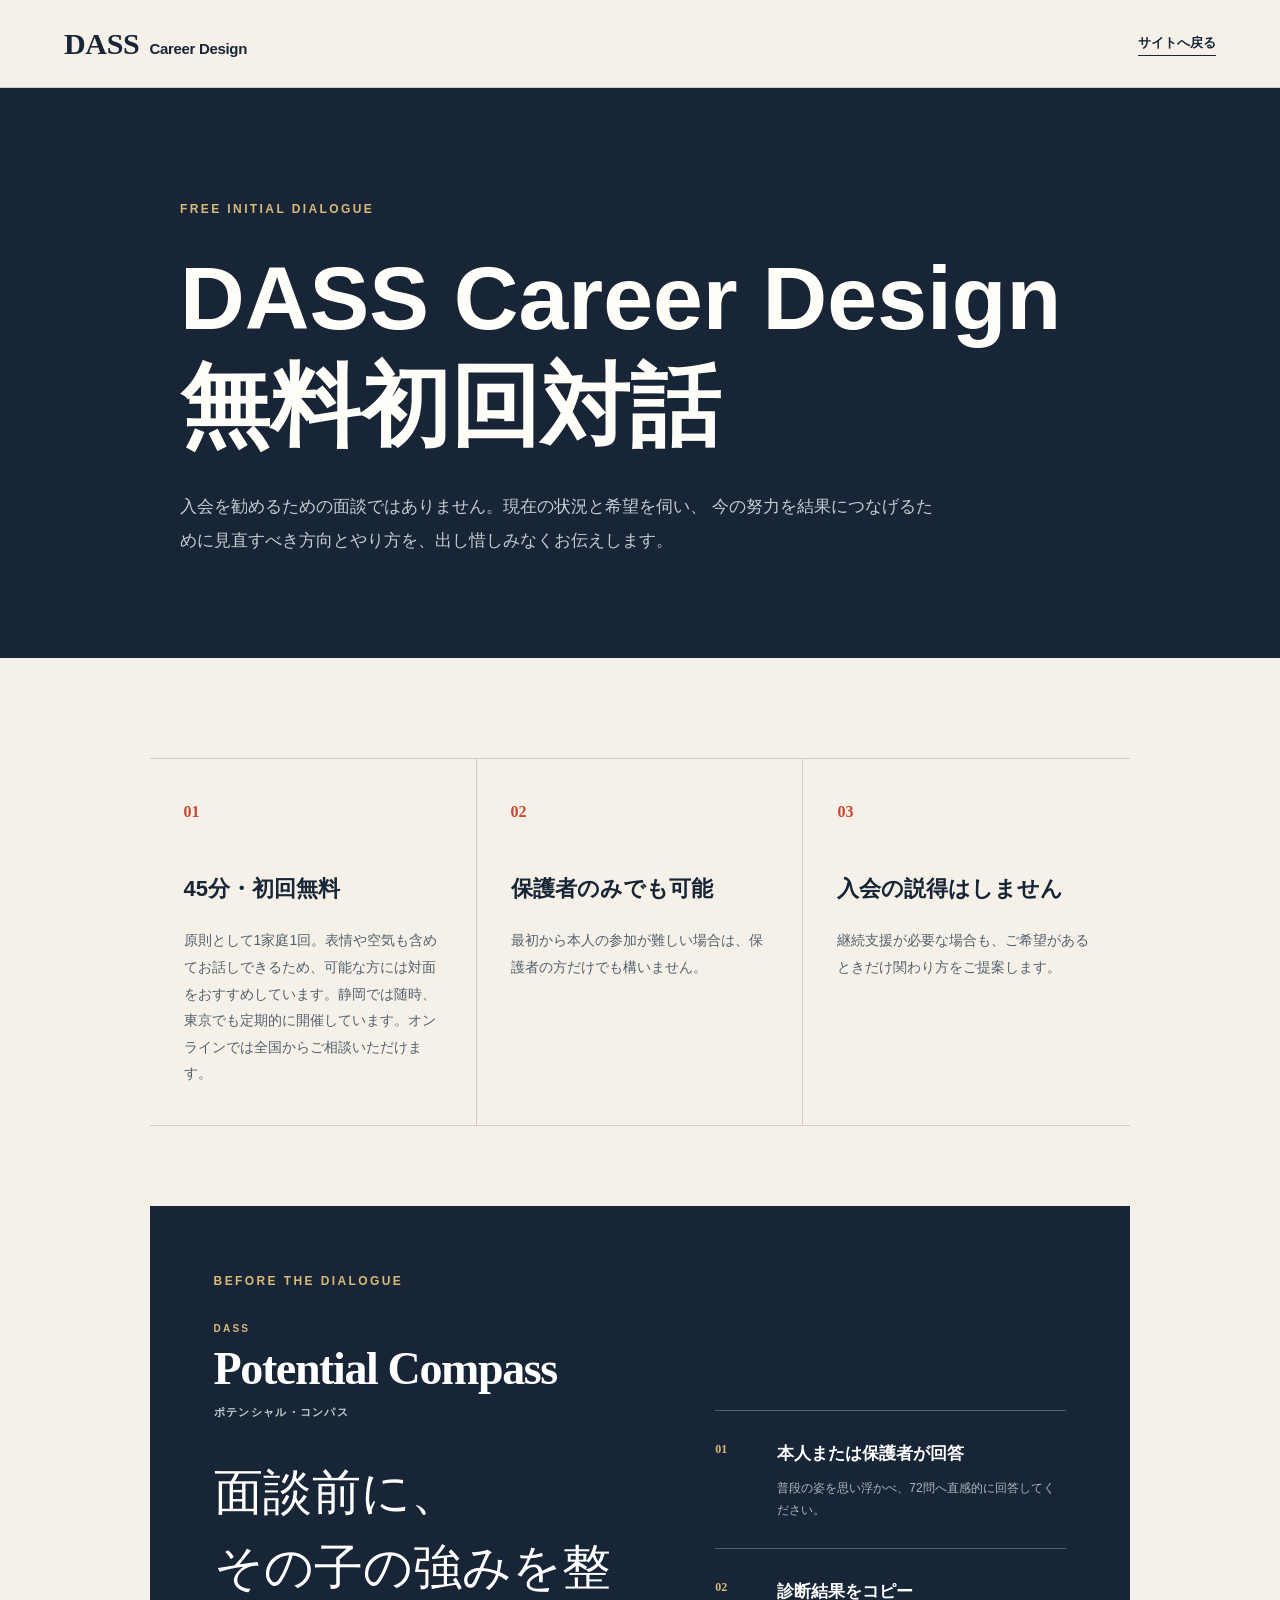
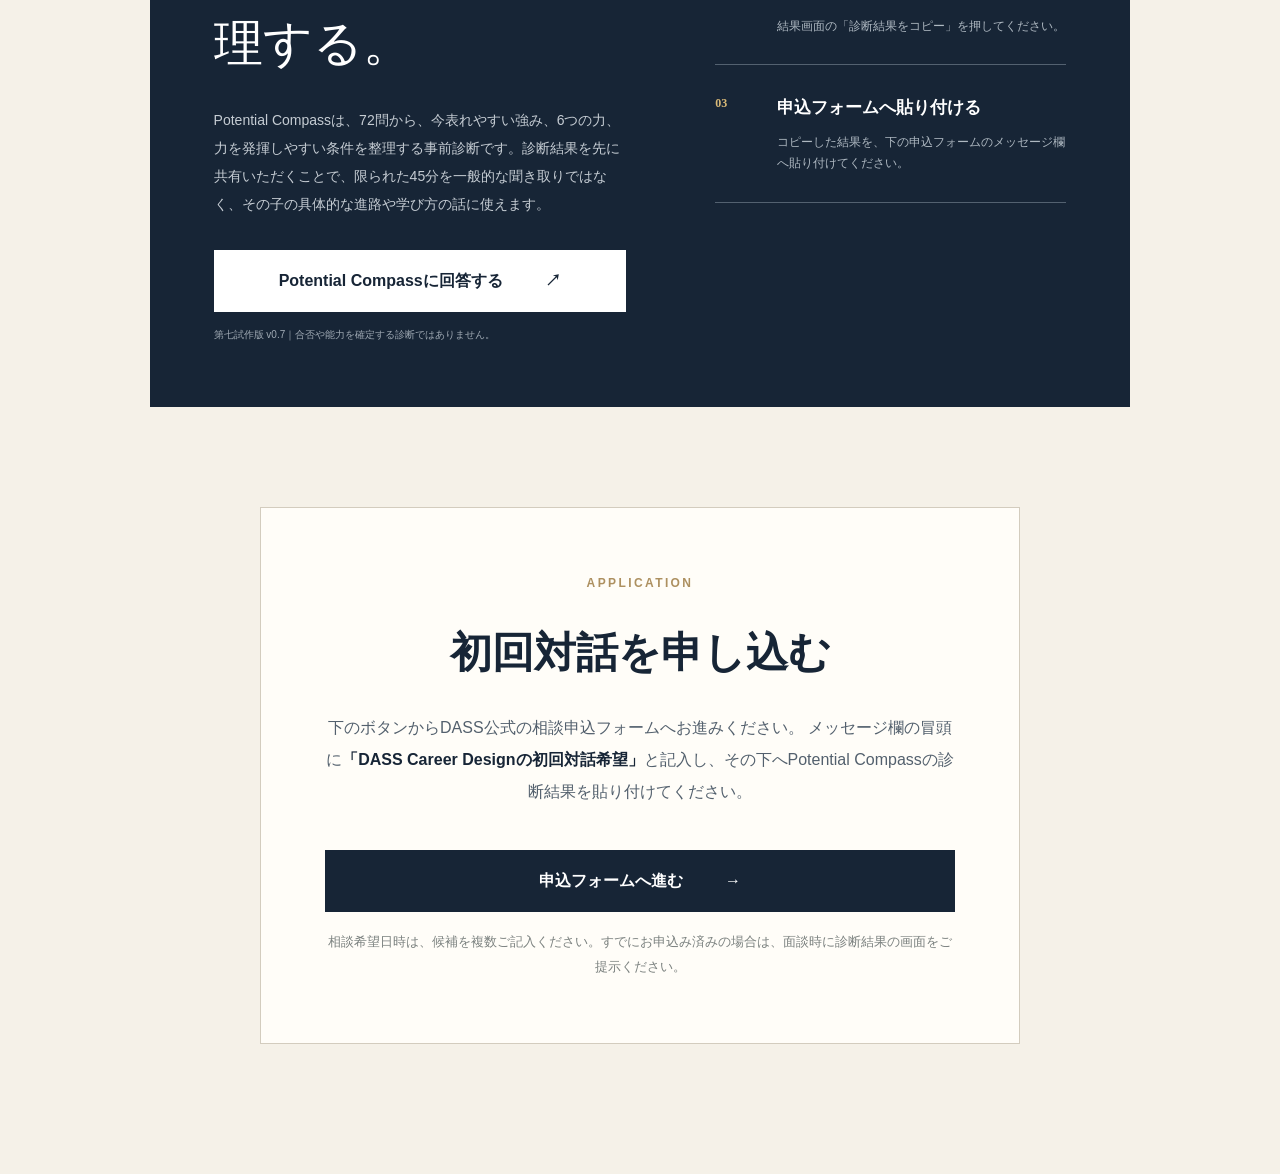
==== initial-dialogue/index.html @ 1b003652 "Add files via upload" ====
<!doctype html>
<html lang="ja">
<head>
  <meta charset="utf-8">
  <meta name="viewport" content="width=device-width, initial-scale=1">
  <title>DASS Career Design｜無料初回対話</title>
  <meta name="description" content="DASS Career Designの無料初回対話。Potential Compassの事前診断をもとに、今の努力を結果へつなげる方向とやり方を整理します。">
  <link rel="icon" href="../images/dass-mark.png" type="image/png">
  <link rel="stylesheet" href="../css/style.css">
</head>
<body>
<main class="dialogue-page">
      <header class="site-header dialogue-header">
        <a class="brand" href="../index.html" aria-label="DASS Career Design ホーム">
          <strong>DASS</strong><span>Career Design</span>
        </a>
        <a class="dialogue-back" href="../index.html">サイトへ戻る</a>
      </header>

      <section class="dialogue-hero">
        <div class="dialogue-hero-inner">
          <p class="section-kicker">FREE INITIAL DIALOGUE</p>
          <h1>DASS Career Design<br />無料初回対話</h1>
          <p class="dialogue-lead">
            入会を勧めるための面談ではありません。現在の状況と希望を伺い、
            今の努力を結果につなげるために見直すべき方向とやり方を、出し惜しみなくお伝えします。
          </p>
        </div>
      </section>

      <section class="dialogue-content">
        <div class="dialogue-summary">
          <article>
            <span>01</span>
            <strong>45分・初回無料</strong>
            <p>原則として1家庭1回。表情や空気も含めてお話しできるため、可能な方には対面をおすすめしています。静岡では随時、東京でも定期的に開催しています。オンラインでは全国からご相談いただけます。</p>
          </article>
          <article>
            <span>02</span>
            <strong>保護者のみでも可能</strong>
            <p>最初から本人の参加が難しい場合は、保護者の方だけでも構いません。</p>
          </article>
          <article>
            <span>03</span>
            <strong>入会の説得はしません</strong>
            <p>継続支援が必要な場合も、ご希望があるときだけ関わり方をご提案します。</p>
          </article>
        </div>

        <section class="potential-precheck" aria-labelledby="potential-precheck-title">
          <div class="potential-intro">
            <p class="section-kicker">BEFORE THE DIALOGUE</p>
            <p class="potential-brand"><small>DASS</small><strong>Potential Compass</strong><span>ポテンシャル・コンパス</span></p>
            <h2 id="potential-precheck-title">面談前に、<br />その子の強みを整理する。</h2>
            <p>Potential Compassは、72問から、今表れやすい強み、6つの力、力を発揮しやすい条件を整理する事前診断です。診断結果を先に共有いただくことで、限られた45分を一般的な聞き取りではなく、その子の具体的な進路や学び方の話に使えます。</p>
            <a class="button potential-button" href="https://dass-potential-compass.est3141.chatgpt.site" target="_blank" rel="noreferrer">
              Potential Compassに回答する <span>↗</span>
            </a>
            <small class="potential-note">第七試作版 v0.7｜合否や能力を確定する診断ではありません。</small>
          </div>
          <ol class="potential-flow">
            <li><span>01</span><div><strong>本人または保護者が回答</strong><p>普段の姿を思い浮かべ、72問へ直感的に回答してください。</p></div></li>
            <li><span>02</span><div><strong>診断結果をコピー</strong><p>結果画面の「診断結果をコピー」を押してください。</p></div></li>
            <li><span>03</span><div><strong>申込フォームへ貼り付ける</strong><p>コピーした結果を、下の申込フォームのメッセージ欄へ貼り付けてください。</p></div></li>
          </ol>
        </section>

        <div class="dialogue-application">
          <p class="section-kicker">APPLICATION</p>
          <h2>初回対話を申し込む</h2>
          <p>
            下のボタンからDASS公式の相談申込フォームへお進みください。
            メッセージ欄の冒頭に<strong>「DASS Career Designの初回対話希望」</strong>と記入し、その下へPotential Compassの診断結果を貼り付けてください。
          </p>
          <a class="button button-primary dialogue-submit" href="https://pro.form-mailer.jp/fms/42119f23310146">
            申込フォームへ進む <span>→</span>
          </a>
          <small>相談希望日時は、候補を複数ご記入ください。すでにお申込み済みの場合は、面談時に診断結果の画面をご提示ください。</small>
        </div>
      </section>
    </main>
  <script src="../js/main.js" defer></script>
</body>
</html>
---- css/style.css ----
:root {
  --paper: #f5f1e8;
  --paper-2: #ebe6da;
  --ink: #172536;
  --muted: #53606d;
  --gold: #ad9060;
  --accent: #c7472f;
  --line: #d3ccbe;
  --white: #fffdf8;
}

* { box-sizing: border-box; }
html { scroll-behavior: smooth; }
body { margin: 0; background: var(--paper); color: var(--ink); font-family: "Hiragino Sans", "Yu Gothic", "Noto Sans JP", sans-serif; line-height: 1.85; }
body { overflow-x: hidden; }
a { color: inherit; text-decoration: none; }
h1, h2, h3, p { margin-top: 0; }
section { scroll-margin-top: 88px; }

.site-header { height: 88px; padding: 0 5vw; display: flex; align-items: center; gap: 42px; border-bottom: 1px solid var(--line); background: rgba(245,241,232,.94); backdrop-filter: blur(12px); position: sticky; top: 0; z-index: 20; }
.brand { display: flex; align-items: baseline; gap: 10px; margin-right: auto; letter-spacing: -.02em; }
.brand strong { font-family: Georgia, "Times New Roman", serif; font-size: 30px; }
.brand span { font-size: 15px; font-weight: 600; }
.desktop-nav { display: flex; gap: 34px; font-size: 14px; font-weight: 600; }
.desktop-nav a { position: relative; }
.desktop-nav a::after { content: ""; position: absolute; left: 0; right: 100%; bottom: -8px; height: 1px; background: var(--accent); transition: right .2s ease; }
.desktop-nav a:hover::after { right: 0; }
.header-cta { height: 48px; padding: 0 21px; display: flex; align-items: center; gap: 24px; border: 1px solid var(--gold); color: #80683f; font-size: 14px; font-weight: 700; }
.mobile-menu { display: none; }

.hero { min-height: calc(100vh - 88px); padding: 8vh 7vw; display: grid; grid-template-columns: 1fr; border-bottom: 1px solid var(--line); overflow: hidden; }
.hero-copy { max-width: 920px; padding: 4vh 0 7vh; align-self: center; animation: rise .65s ease both; }
.eyebrow, .section-kicker { color: var(--gold); letter-spacing: .2em; font-size: 12px; font-weight: 800; }
.hero h1 { margin: 23px 0 27px; font-family: "Yu Mincho", "Hiragino Mincho ProN", serif; font-size: clamp(56px, 5.2vw, 82px); font-weight: 500; line-height: 1.38; letter-spacing: .01em; }
.hero-service { margin-bottom: 15px; color: var(--ink); font-size: 16px; line-height: 1.8; }
.hero-service strong { color: var(--accent); font-size: 20px; }
.hero-lead { max-width: 650px; color: var(--muted); font-size: 17px; line-height: 2; }
.button { min-height: 62px; padding: 0 30px; display: inline-flex; align-items: center; justify-content: center; gap: 42px; font-weight: 700; transition: transform .2s ease, background .2s ease; }
.button:hover { transform: translateY(-2px); }
.button span, .header-cta span { transition: transform .2s ease; }
.button:hover span, .header-cta:hover span { transform: translateX(6px); }
.button-primary { background: var(--ink); color: white; }
.text-link { font-size: 14px; font-weight: 700; border-bottom: 1px solid var(--gold); padding-bottom: 3px; }
.hero-proof { max-width: 650px; margin-top: 28px; padding: 17px 20px; display: grid; grid-template-columns: auto 1fr auto; gap: 18px; align-items: center; border-top: 1px solid var(--gold); border-bottom: 1px solid var(--gold); }
.hero-proof span { color: var(--accent); font-family: Georgia, serif; font-size: 10px; font-weight: 700; letter-spacing: .13em; }
.hero-proof strong { font-size: 14px; }
.hero-proof em { color: var(--muted); font-size: 11px; font-style: normal; }

.achievements { padding: 110px 7vw; background: var(--ink); color: white; }
.achievement-intro { display: grid; grid-template-columns: 1fr 1fr; gap: 9vw; align-items: end; }
.achievement-intro h2, .why-results h2 { margin: 28px 0 0; font-family: "Yu Mincho", "Hiragino Mincho ProN", serif; font-size: clamp(40px, 4.2vw, 65px); font-weight: 500; line-height: 1.55; }
.achievement-intro .achievement-lead { color: white; font-size: 19px; font-weight: 700; }
.achievement-intro > div:last-child { color: #c4cbd1; }
.achievement-summary { margin-top: 65px; display: grid; grid-template-columns: repeat(3, 1fr); border-top: 1px solid #536170; border-bottom: 1px solid #536170; }
.achievement-summary article { min-height: 175px; padding: 28px 3vw; display: flex; align-items: center; gap: 22px; border-right: 1px solid #536170; }
.achievement-summary article:last-child { border-right: 0; }
.achievement-summary strong { color: #d4b679; font-family: Georgia, serif; font-size: clamp(58px, 6vw, 88px); font-weight: 400; line-height: 1; }
.achievement-summary span { color: #dce1e5; font-size: 13px; font-weight: 700; line-height: 1.7; }
.achievement-schools { margin-top: 64px; display: grid; grid-template-columns: 1fr 1fr; border-top: 1px solid #536170; border-left: 1px solid #536170; }
.achievement-schools article { padding: 42px; border-right: 1px solid #536170; border-bottom: 1px solid #536170; }
.achievement-schools article > span { color: #d4b679; font-family: Georgia, serif; font-size: 11px; font-weight: 700; letter-spacing: .14em; }
.achievement-schools h3 { margin: 22px 0 28px; font-family: "Yu Mincho", serif; font-size: 30px; font-weight: 500; }
.achievement-schools ul { margin: 0; padding: 0; list-style: none; }
.achievement-schools li { padding: 12px 0; border-top: 1px solid #425163; color: #c4cbd1; font-size: 14px; }
.achievement-schools li strong { color: white; }
.achievement-source { margin-top: 18px; display: inline-flex; gap: 18px; color: #d4b679; border-bottom: 1px solid #d4b679; font-size: 12px; font-weight: 700; }
.world-rank {
  display: inline-flex;
  align-items: center;
  margin: 0 8px 0 7px;
  padding: 2px 7px;
  border: 1px solid rgba(183, 63, 42, 0.32);
  border-radius: 999px;
  color: #b73f2a;
  font-family: var(--font-sans);
  font-size: 10px;
  font-style: normal;
  font-weight: 700;
  line-height: 1.4;
  letter-spacing: 0.02em;
  white-space: nowrap;
}
.ranking-note {
  margin: 17px 0 0;
  color: #6f7885;
  font-size: 11px;
  line-height: 1.85;
}
.why-results { margin-top: 110px; padding-top: 95px; border-top: 1px solid #536170; }
.why-policy-lead { max-width: 720px; margin: 28px 0 0; color: #c4cbd1; font-size: 17px; line-height: 1.9; }
.why-results-grid { margin-top: 56px; display: grid; grid-template-columns: repeat(2, 1fr); border-top: 1px solid #536170; border-left: 1px solid #536170; }
.why-results-grid article { min-height: 300px; padding: 38px; border-right: 1px solid #536170; border-bottom: 1px solid #536170; }
.why-results-grid span { color: #d4b679; font-family: Georgia, serif; font-size: 12px; }
.why-results-grid h3 { margin: 25px 0 15px; font-family: "Yu Mincho", serif; font-size: 26px; font-weight: 500; line-height: 1.6; }
.why-results-grid p { margin: 0; color: #c4cbd1; font-size: 14px; }
.why-policy-statement { margin: 46px 0 0; color: #d4b679; font-family: "Yu Mincho", serif; font-size: clamp(24px, 2.3vw, 35px); line-height: 1.65; }

.decision-visual { min-height: 570px; margin: 2vh 0 5vh; padding: 58px 5vw; display: flex; flex-direction: column; justify-content: center; background: rgba(255,253,248,.58); border-left: 1px solid var(--line); animation: rise .8s .1s ease both; }
.decision-label { margin: 0 0 22px; color: var(--accent); font-size: 12px; font-weight: 800; letter-spacing: .16em; }
.decision-visual h2 { margin: 0 0 34px; font-family: "Yu Mincho", serif; font-size: clamp(35px, 3.3vw, 52px); font-weight: 500; line-height: 1.5; }
.decision-options { display: flex; flex-wrap: wrap; gap: 10px; }
.decision-options span { padding: 8px 14px; background: var(--paper); border: 1px solid var(--line); color: var(--ink); font-size: 13px; font-weight: 650; }
.decision-options .dass-option { background: var(--ink); border-color: var(--ink); color: white; }
.decision-note { margin: 30px 0 0; max-width: 480px; color: var(--muted); font-size: 14px; }
.ninety-list { border-top: 1px solid var(--line); }
.ninety-list div { padding: 15px 0; display: grid; grid-template-columns: 45px 1fr; align-items: start; border-bottom: 1px solid var(--line); }
.ninety-list span { color: var(--accent); font-family: Georgia, serif; font-size: 12px; }
.ninety-list strong { font-size: 14px; line-height: 1.6; }
.hero-principles { grid-column: 1 / -1; display: grid; grid-template-columns: repeat(3, 1fr); border-top: 1px solid var(--line); }
.hero-principles div { padding: 28px 4vw; display: flex; align-items: center; gap: 24px; border-right: 1px solid var(--line); }
.hero-principles span { color: var(--accent); font-family: Georgia, serif; }
.hero-principles strong { font-family: "Yu Mincho", serif; font-size: 19px; }

.service-explainer, .social-loss, .manifesto, .problem-section, .support, .evidence-section, .course-section, .team-system, .cases, .fees, .founder { padding: 110px 7vw; }
.service-explainer { background: var(--white); }
.service-explainer > .consultation-fit { margin-top: 0; }
.service-definition { display: grid; grid-template-columns: 1fr 1fr; gap: 9vw; align-items: end; }
.service-definition h2, .consultation-fit h2 { margin: 28px 0 0; font-family: "Yu Mincho", "Hiragino Mincho ProN", serif; font-size: clamp(36px, 3.5vw, 55px); font-weight: 500; line-height: 1.55; }
.definition-copy { color: var(--muted); }
.service-results { margin-top: 66px; display: grid; grid-template-columns: repeat(3, 1fr); border-top: 1px solid var(--line); border-bottom: 1px solid var(--line); }
.service-results article { padding: 38px 34px 34px 0; border-right: 1px solid var(--line); }
.service-results article + article { padding-left: 34px; }
.service-results article:last-child { border-right: 0; }
.service-results span, .simple-flow span { color: var(--accent); font-family: Georgia, serif; font-size: 12px; font-weight: 700; letter-spacing: .14em; }
.service-results h3 { margin: 20px 0 12px; font-family: "Yu Mincho", serif; font-size: 24px; }
.service-results p { margin: 0; color: var(--muted); font-size: 14px; }
.consultation-fit { margin-top: 86px; padding: 58px; display: grid; grid-template-columns: .8fr 1.2fr; gap: 7vw; background: var(--paper); }
.consultation-fit ul { margin: 0; padding: 0; list-style: none; }
.consultation-fit li { padding: 15px 0 15px 30px; position: relative; border-bottom: 1px solid var(--line); font-weight: 600; }
.consultation-fit li::before { content: "✓"; position: absolute; left: 2px; color: var(--accent); }
.simple-flow { margin-top: 70px; display: grid; grid-template-columns: 1fr auto 1fr auto 1fr; gap: 24px; align-items: center; }
.simple-flow > div { min-height: 180px; padding: 28px; border: 1px solid var(--line); }
.simple-flow > b { color: var(--gold); font-size: 24px; font-weight: 400; }
.simple-flow strong { margin: 12px 0 8px; display: block; font-family: "Yu Mincho", serif; font-size: 20px; }
.simple-flow p { margin: 0; color: var(--muted); font-size: 13px; }
.social-loss { background: var(--white); }
.social-loss-heading { margin-top: 34px; display: grid; grid-template-columns: 1.1fr .9fr; gap: 9vw; align-items: end; }
.social-loss h2 { margin: 0; font-family: "Yu Mincho", "Hiragino Mincho ProN", serif; font-size: clamp(42px, 4.4vw, 68px); font-weight: 500; line-height: 1.55; letter-spacing: .02em; }
.social-loss-intro { margin: 0 0 10px; color: var(--muted); font-size: 17px; }
.policy-shift { margin-top: 72px; padding: 44px 0 40px; border-top: 1px solid var(--line); border-bottom: 1px solid var(--line); }
.policy-lead { font-family: "Yu Mincho", serif; font-size: 24px; color: var(--ink); }
.policy-examples { margin: 30px 0; display: grid; grid-template-columns: repeat(3, 1fr); border: 1px solid var(--line); }
.policy-examples div { min-height: 132px; padding: 28px; display: flex; flex-direction: column; justify-content: space-between; border-right: 1px solid var(--line); background: var(--paper); }
.policy-examples div:last-child { border-right: 0; }
.policy-examples span, .loss-grid article > span { color: var(--accent); font-family: Georgia, serif; font-size: 11px; font-weight: 700; letter-spacing: .14em; }
.policy-examples strong { font-family: "Yu Mincho", serif; font-size: 19px; font-weight: 600; }
.policy-conclusion { max-width: 900px; margin: 0; color: var(--muted); }
.loss-grid { display: grid; grid-template-columns: 1fr 1fr; }
.loss-grid article { padding: 50px 5vw 48px 0; border-bottom: 1px solid var(--line); }
.loss-grid article + article { padding-left: 5vw; border-left: 1px solid var(--line); }
.loss-grid h3 { margin: 16px 0 12px; font-family: "Yu Mincho", serif; font-size: 34px; font-weight: 500; }
.loss-grid p { max-width: 510px; margin: 0; color: var(--muted); }
.social-loss-statement { margin: 70px auto 0; max-width: 950px; text-align: center; font-family: "Yu Mincho", serif; font-size: clamp(24px, 2.6vw, 38px); line-height: 1.8; }
.manifesto-grid { margin-top: 36px; display: grid; grid-template-columns: .9fr 1.1fr; gap: 10vw; }
.manifesto h2, .problem-section > h2, .section-title-row h2, .routes-copy h2, .founder h2, .final-cta h2 { font-family: "Yu Mincho", "Hiragino Mincho ProN", serif; font-size: clamp(38px, 4vw, 62px); font-weight: 500; line-height: 1.5; letter-spacing: .02em; }
.manifesto-grid > div { max-width: 650px; color: var(--muted); }
.large-copy { color: var(--ink); font-size: 20px; font-weight: 600; }

.problem-section { background: var(--ink); color: white; }
.problem-section .section-kicker { color: #c7a86e; }
.problem-section > h2 { margin: 30px 0 60px; }
.problem-grid { display: grid; grid-template-columns: repeat(3, 1fr); border-top: 1px solid #536170; }
.problem-grid article { padding: 38px 34px 10px 0; border-right: 1px solid #536170; }
.problem-grid article + article { padding-left: 34px; }
.problem-grid article:last-child { border-right: 0; }
.problem-grid span, .steps span, .plan-label { color: #c7a86e; font-size: 12px; font-weight: 800; letter-spacing: .12em; }
.problem-grid h3 { margin: 27px 0 15px; font-size: 20px; }
.problem-grid p { color: #c4cbd1; font-size: 14px; }

.section-title-row { margin-top: 30px; display: grid; grid-template-columns: 1fr 1fr; gap: 10vw; align-items: end; }
.section-title-row p { max-width: 560px; color: var(--muted); }
.steps { margin-top: 66px; display: grid; grid-template-columns: repeat(2, 1fr); border-top: 1px solid var(--line); border-left: 1px solid var(--line); }
.steps article { min-height: 285px; padding: 38px; border-right: 1px solid var(--line); border-bottom: 1px solid var(--line); }
.steps h3 { margin: 28px 0 12px; font-family: "Yu Mincho", serif; font-size: 25px; }
.steps p { color: var(--muted); }

.evidence-section { background: var(--white); }
.result-grid { margin-top: 62px; display: grid; grid-template-columns: repeat(2, 1fr); border-top: 1px solid var(--line); border-left: 1px solid var(--line); }
.result-grid article { min-height: 285px; padding: 36px; border-right: 1px solid var(--line); border-bottom: 1px solid var(--line); }
.result-grid span { color: var(--accent); font-family: Georgia, serif; font-size: 11px; font-weight: 700; letter-spacing: .12em; }
.result-grid h3 { margin: 24px 0 13px; font-family: "Yu Mincho", serif; font-size: 25px; line-height: 1.6; }
.result-grid p { color: var(--muted); font-size: 14px; }
.course-section { background: var(--white); }
.course-heading { display: grid; grid-template-columns: 1fr 1fr; gap: 10vw; align-items: end; }
.course-heading h2 { margin: 28px 0 0; font-family: "Yu Mincho", "Hiragino Mincho ProN", serif; font-size: clamp(42px, 4.4vw, 68px); font-weight: 500; line-height: 1.5; }
.course-heading > p { margin: 0 0 12px; color: var(--muted); font-size: 16px; }
.course-program { margin-top: 82px; border: 1px solid var(--line); }
.course-overview { padding: 52px; display: grid; grid-template-columns: 110px minmax(280px, .9fr) 1.1fr; gap: 4vw; align-items: start; background: var(--ink); color: white; }
.course-number, .course-detail-heading span, .course-results > div > span, .course-common > span { color: #c7a86e; font-family: Georgia, serif; font-size: 11px; font-weight: 800; letter-spacing: .14em; }
.course-label { margin-bottom: 13px; color: #c7a86e; font-size: 13px; font-weight: 700; }
.course-overview h3 { margin: 0; font-family: "Yu Mincho", serif; font-size: clamp(31px, 3.1vw, 48px); font-weight: 500; line-height: 1.55; }
.course-overview > p { margin: 0; color: #c4cbd1; font-size: 15px; line-height: 2; }
.course-detail-heading { padding: 40px 42px 22px; display: flex; align-items: baseline; gap: 28px; }
.course-detail-heading h4 { margin: 0; font-family: "Yu Mincho", serif; font-size: 24px; font-weight: 500; }
.course-results { display: grid; grid-template-columns: repeat(3, 1fr); border-top: 1px solid var(--line); }
.course-results > div { padding: 36px; border-right: 1px solid var(--line); }
.course-results > div:last-child { border-right: 0; }
.course-results h4 { margin: 23px 0 13px; font-family: "Yu Mincho", serif; font-size: 22px; font-weight: 500; line-height: 1.65; }
.course-results p { margin: 0; color: var(--muted); font-size: 14px; }
.course-program-secondary { margin-top: 58px; }
.course-common { margin-top: 58px; padding: 48px 52px; display: grid; grid-template-columns: 150px 1fr 1fr; gap: 4vw; align-items: start; background: var(--paper-2); border-top: 1px solid var(--line); border-bottom: 1px solid var(--line); }
.course-common h3 { margin: 0; font-family: "Yu Mincho", serif; font-size: 25px; font-weight: 500; line-height: 1.65; }
.course-common p { margin: 0; color: var(--muted); font-size: 14px; }
.support-areas { margin-top: 68px; display: grid; grid-template-columns: repeat(3, 1fr); border-top: 1px solid var(--line); border-left: 1px solid var(--line); }
.support-areas article { min-height: 300px; padding: 38px; border-right: 1px solid var(--line); border-bottom: 1px solid var(--line); }
.support-areas span, .path-heading > span, .path-options article > span, .dass-school-list span { color: var(--accent); font-family: Georgia, serif; font-size: 11px; font-weight: 800; letter-spacing: .13em; }
.support-areas h3 { margin: 26px 0 13px; font-family: "Yu Mincho", serif; font-size: 24px; font-weight: 500; line-height: 1.6; }
.support-areas p { margin: 0; color: var(--muted); font-size: 14px; }
.outcome-grid { grid-template-columns: repeat(2, 1fr); }
.outcome-grid article { min-height: 270px; }
.support-system { display: grid; grid-template-columns: repeat(3, 1fr); background: var(--ink); color: white; }
.support-system article { padding: 34px 36px; border-right: 1px solid #536170; }
.support-system article:last-child { border-right: 0; }
.support-system span { color: #c7a86e; font-family: Georgia, serif; font-size: 11px; font-weight: 800; letter-spacing: .14em; }
.support-system h3 { margin: 18px 0 8px; font-family: "Yu Mincho", serif; font-size: 22px; font-weight: 500; }
.support-system p { margin: 0; color: #c4cbd1; font-size: 13px; }
.path-heading { margin-top: 86px; display: grid; grid-template-columns: 170px 1fr 1fr; gap: 4vw; align-items: start; }
.path-heading h3 { margin: 0; font-family: "Yu Mincho", serif; font-size: 34px; font-weight: 500; line-height: 1.5; }
.path-heading p { margin: 0; color: var(--muted); }
.path-options { margin-top: 38px; display: grid; grid-template-columns: repeat(3, 1fr); border-top: 1px solid var(--line); border-left: 1px solid var(--line); }
.path-options article { min-height: 330px; padding: 38px; border-right: 1px solid var(--line); border-bottom: 1px solid var(--line); background: var(--paper); }
.path-options .path-dass { background: var(--ink); color: white; }
.path-level { margin: 24px 0 7px; color: var(--gold); font-size: 11px; font-weight: 800; letter-spacing: .11em; }
.path-options h4 { margin: 0 0 20px; font-family: "Yu Mincho", serif; font-size: 32px; font-weight: 500; }
.path-options article > p:last-child { margin: 0; color: var(--muted); font-size: 14px; }
.path-options .path-dass > p:not(.path-level) { color: #c4cbd1; }
.dass-site-link { margin-top: 24px; padding: 11px 0; display: flex; justify-content: space-between; align-items: center; border-top: 1px solid #536170; border-bottom: 1px solid #536170; color: #d4b679; font-size: 12px; font-weight: 800; }
.dass-site-link b { font-size: 16px; font-weight: 400; }
.dass-site-link.dark-link { border-color: #aaa294; color: var(--accent); }
.course-note { margin: 24px 0 0; padding-left: 18px; border-left: 3px solid var(--accent); color: var(--muted); font-size: 13px; }
.team-system { background: var(--ink); color: white; }
.team-system .section-title-row p { color: #c4cbd1; }
.role-grid { margin-top: 62px; display: grid; grid-template-columns: repeat(3, 1fr); border-top: 1px solid #536170; }
.role-grid article { padding: 38px 34px 20px 0; border-right: 1px solid #536170; }
.role-grid article + article { padding-left: 34px; }
.role-grid article:last-child { border-right: 0; }
.role-grid span { color: #c7a86e; font-size: 11px; font-weight: 800; letter-spacing: .15em; }
.role-grid h3 { margin: 24px 0 12px; font-family: "Yu Mincho", serif; font-size: 25px; }
.role-grid p { color: #c4cbd1; font-size: 14px; }
.ai-note { margin: 44px 0 0; padding: 18px 22px; border: 1px solid #536170; color: #d9dee2; font-weight: 650; text-align: center; }

.routes-section { padding: 110px 7vw; display: grid; grid-template-columns: .9fr 1.1fr; gap: 9vw; background: #e7e3da; }
.routes-copy h2 { margin-top: 30px; }
.routes-copy p { color: var(--muted); }
.route-list { border-top: 1px solid #aaa294; }
.route-list div { min-height: 68px; padding: 0 10px; display: grid; grid-template-columns: 55px 1fr auto; align-items: center; border-bottom: 1px solid #aaa294; font-weight: 650; }
.route-list span { color: var(--accent); font-family: Georgia, serif; font-size: 13px; }
.route-list b { font-size: 20px; font-weight: 400; }
.dass-school-list { border-top: 1px solid #aaa294; }
.dass-school-list article { padding: 36px 10px; border-bottom: 1px solid #aaa294; }
.dass-school-list h3 { margin: 18px 0 10px; font-family: "Yu Mincho", serif; font-size: 29px; font-weight: 500; }
.dass-school-list p { margin: 0; color: var(--muted); font-size: 14px; }

.case-list { margin-top: 65px; border-top: 1px solid var(--line); }
.case-list article { padding: 42px 0; display: grid; grid-template-columns: 120px minmax(260px, .9fr) 1.1fr; gap: 4vw; border-bottom: 1px solid var(--line); align-items: start; }
.case-list span { color: var(--accent); font-family: Georgia, serif; font-size: 12px; letter-spacing: .12em; }
.case-list h3 { font-family: "Yu Mincho", serif; font-size: 24px; line-height: 1.65; }
.case-list p { color: var(--muted); font-size: 14px; }

.free-dialogue { padding: 110px 7vw; text-align: center; background: var(--accent); color: white; }
.free-dialogue .eyebrow { color: #f4d4c7; }
.free-dialogue h2 { margin: 24px 0; font-family: "Yu Mincho", serif; font-size: clamp(36px, 4vw, 58px); font-weight: 500; line-height: 1.55; }
.free-dialogue > p:not(.eyebrow) { max-width: 700px; margin: 0 auto; color: #ffe9df; }
.free-points { margin: 38px auto; display: flex; justify-content: center; gap: 0; flex-wrap: wrap; }
.free-points span { padding: 6px 22px; border-right: 1px solid #df7d69; font-size: 14px; font-weight: 700; }
.free-points span:last-child { border: 0; }
.button-light { background: white; color: var(--accent); }

.fee-grid { margin-top: 62px; display: grid; grid-template-columns: repeat(2, 1fr); gap: 22px; align-items: start; }
.fee-card { padding: 42px; border: 1px solid var(--line); background: var(--white); }
.fee-card.featured { border-top: 4px solid var(--accent); }
.fee-card h3 { margin: 20px 0; font-family: "Yu Mincho", serif; font-size: 27px; }
.price { font-family: Georgia, serif; font-size: 50px; line-height: 1.2; }
.price small { margin-right: 10px; font-family: sans-serif; font-size: 13px; }.price em { margin-left: 5px; font-family: sans-serif; font-size: 15px; font-style: normal; }
.fee-card ul { margin: 27px 0 0; padding: 25px 0 0; border-top: 1px solid var(--line); list-style: none; }
.fee-card li { margin: 9px 0; color: var(--muted); font-size: 14px; }
.fee-card li::before { content: "—"; margin-right: 10px; color: var(--gold); }
.fee-card.compact { grid-column: 1 / -1; display: grid; grid-template-columns: 150px 1fr 1fr; align-items: center; gap: 30px; }
.fee-card.compact h3, .fee-card.compact .price, .fee-card.compact p { margin: 0; }
.tuition-context { margin-top: 24px; padding: 42px; display: grid; grid-template-columns: 1fr 2fr; gap: 50px; color: #fffdf8; background: #172536; }
.tuition-context-label { margin: 5px 0 0; color: #b8d9ef; font-family: monospace; font-size: 12px; letter-spacing: .18em; }
.tuition-context h3 { margin: 0 0 24px; font-family: "Yu Mincho", serif; font-size: clamp(27px, 3vw, 40px); font-weight: 500; line-height: 1.45; }
.tuition-context p { margin: 0 0 16px; color: rgba(255,255,255,.78); line-height: 2; }
.tuition-context-note { padding-top: 18px; border-top: 1px solid rgba(255,255,255,.18); font-size: 12px; }
.fee-note { margin-top: 24px; color: var(--muted); font-size: 12px; }

.founder { display: grid; grid-template-columns: .9fr 1.1fr; gap: 10vw; background: var(--white); }
.founder-copy { padding-top: 30px; color: var(--muted); }
.signature { margin-top: 36px; color: var(--ink); font-weight: 700; }
.final-cta { padding: 120px 7vw; text-align: center; }
.final-cta h2 { margin: 25px 0 20px; }.final-cta > p:not(.eyebrow) { color: var(--muted); }.final-cta .button { margin-top: 22px; }

footer { padding: 50px 5vw 28px; display: grid; grid-template-columns: auto 1fr auto; align-items: center; gap: 30px; border-top: 1px solid var(--line); }
.mobile-fixed-cta { display: none; }
.footer-brand { margin: 0; } footer > p { margin: 0; color: var(--muted); font-size: 13px; } footer > div { display: flex; gap: 24px; font-size: 13px; } footer small { grid-column: 1 / -1; padding-top: 22px; border-top: 1px solid var(--line); color: #7b817f; }
.head-office { grid-column: 1 / -1; padding-top: 22px; display: flex; gap: 18px; align-items: baseline; border-top: 1px solid var(--line); color: var(--muted); font-size: 11px; font-style: normal; }
.head-office strong { color: var(--ink); font-size: 10px; letter-spacing: .12em; }

.dialogue-page { min-height: 100vh; background: var(--paper); }
.dialogue-header { position: relative; }
.dialogue-back { font-size: 13px; font-weight: 800; border-bottom: 1px solid var(--ink); }
.dialogue-hero { padding: 110px 7vw 100px; background: var(--ink); color: var(--white); }
.dialogue-hero-inner { max-width: 920px; margin: 0 auto; }
.dialogue-hero .section-kicker { color: #d9ba78; }
.dialogue-hero h1 { margin: 25px 0 30px; color: var(--white); font-size: clamp(50px, 7vw, 94px); line-height: 1.2; }
.dialogue-lead { max-width: 760px; margin: 0; color: #c5ccd3; font-size: 17px; line-height: 2; }
.dialogue-content { max-width: 1160px; margin: 0 auto; padding: 100px 7vw 130px; }
.dialogue-summary { display: grid; grid-template-columns: repeat(3, 1fr); border-top: 1px solid var(--line); border-bottom: 1px solid var(--line); }
.dialogue-summary article { min-height: 250px; padding: 38px 34px; border-right: 1px solid var(--line); }
.dialogue-summary article:last-child { border-right: 0; }
.dialogue-summary span { display: block; margin-bottom: 42px; color: var(--accent); font-family: Georgia, "Times New Roman", serif; font-weight: 700; }
.dialogue-summary strong { display: block; margin-bottom: 18px; color: var(--ink); font-size: 22px; }
.dialogue-summary p { margin: 0; color: var(--muted); font-size: 14px; line-height: 1.9; }
.potential-precheck { margin-top: 80px; padding: 64px; display: grid; grid-template-columns: 1.08fr .92fr; gap: 7vw; align-items: center; background: var(--ink); color: white; }
.potential-precheck .section-kicker { color: #d9ba78; }
.potential-brand { margin: 28px 0 34px; display: grid; justify-items: start; }
.potential-brand small { margin-bottom: 7px; color: #d9ba78; font-size: 10px; font-weight: 800; letter-spacing: .22em; }
.potential-brand strong { font-family: Georgia, "Times New Roman", serif; font-size: clamp(30px, 4vw, 46px); line-height: 1; letter-spacing: -.03em; }
.potential-brand span { margin-top: 10px; color: #c5ccd3; font-size: 11px; font-weight: 700; letter-spacing: .12em; }
.potential-intro h2 { margin: 0 0 24px; color: white; font-family: "Yu Mincho", serif; font-size: clamp(34px, 3.8vw, 52px); font-weight: 500; line-height: 1.55; }
.potential-intro > p:not(.section-kicker):not(.potential-brand) { margin: 0; color: #c5ccd3; font-size: 14px; line-height: 2; }
.potential-button { width: 100%; margin-top: 32px; background: white; color: var(--ink); }
.potential-note { display: block; margin-top: 14px; color: #9fa9b3; font-size: 10px; line-height: 1.7; }
.potential-flow { margin: 0; padding: 0; list-style: none; border-top: 1px solid #536170; }
.potential-flow li { padding: 27px 0; display: grid; grid-template-columns: 44px 1fr; gap: 18px; border-bottom: 1px solid #536170; }
.potential-flow li > span { color: #d9ba78; font-family: Georgia, "Times New Roman", serif; font-size: 12px; font-weight: 700; }
.potential-flow strong { display: block; margin-bottom: 8px; color: white; font-size: 17px; }
.potential-flow p { margin: 0; color: #aeb8c1; font-size: 12px; line-height: 1.8; }
.dialogue-application { max-width: 760px; margin: 100px auto 0; padding: 64px; background: var(--white); border: 1px solid var(--line); text-align: center; }
.dialogue-application h2 { margin: 20px 0; font-size: 42px; }
.dialogue-application > p:not(.section-kicker) { margin: 0 auto 30px; color: var(--muted); line-height: 2; }
.dialogue-application strong { color: var(--ink); }
.dialogue-submit { width: 100%; margin-top: 12px; }
.dialogue-application small { display: block; margin-top: 18px; color: #7b817f; }

@keyframes rise { from { opacity: 0; transform: translateY(14px); } to { opacity: 1; transform: translateY(0); } }
@keyframes draw { from { transform: rotate(-32deg) scaleX(0); } to { transform: rotate(-32deg) scaleX(1); } }

@media (max-width: 980px) {
  .desktop-nav, .header-cta { display: none; }
  .mobile-menu { display: block; position: relative; }
  .mobile-menu summary { list-style: none; font-size: 13px; font-weight: 800; cursor: pointer; }
  .mobile-menu summary::-webkit-details-marker { display: none; }
  .mobile-menu nav { position: absolute; top: 38px; right: 0; width: 230px; padding: 15px; display: flex; flex-direction: column; background: var(--white); border: 1px solid var(--line); box-shadow: 0 15px 40px rgba(23,37,54,.12); }
  .mobile-menu nav a { padding: 10px; }
  .hero { grid-template-columns: 1fr; }
  .decision-visual { min-height: 430px; margin-top: 0; border: 1px solid var(--line); }
  .service-definition, .consultation-fit, .social-loss-heading, .manifesto-grid, .routes-section, .founder, .achievement-intro { grid-template-columns: 1fr; gap: 45px; }
  .dialogue-summary { grid-template-columns: 1fr; }
  .dialogue-summary article { min-height: auto; border-right: 0; border-bottom: 1px solid var(--line); }
  .dialogue-summary article:last-child { border-bottom: 0; }
  .potential-precheck { grid-template-columns: 1fr; gap: 52px; }
  .simple-flow { grid-template-columns: 1fr; }
  .simple-flow > b { text-align: center; transform: rotate(90deg); }
  .section-title-row { grid-template-columns: 1fr; gap: 10px; }
  .case-list article { grid-template-columns: 90px 1fr; }
  .case-list article p { grid-column: 2; }
  footer { grid-template-columns: 1fr; } footer small { grid-column: auto; } footer > div { flex-wrap: wrap; }
}

@media (max-width: 640px) {
  body { padding-bottom: calc(72px + env(safe-area-inset-bottom)); }
  .site-header { height: 70px; padding: 0 20px; }
  .brand strong { font-size: 25px; }.brand span { font-size: 12px; }
  .dialogue-back { font-size: 12px; }
  .dialogue-hero { padding: 72px 20px 70px; }
  .dialogue-hero h1 { font-size: 42px; line-height: 1.35; }
  .dialogue-lead { font-size: 15px; }
  .dialogue-content { padding: 72px 20px 90px; }
  .dialogue-summary article { padding: 30px 0; }
  .dialogue-summary span { margin-bottom: 20px; }
  .potential-precheck { margin: 60px -20px 0; padding: 52px 20px; }
  .potential-intro h2 { font-size: 34px; }
  .potential-button { padding: 0 18px; gap: 16px; font-size: 13px; }
  .dialogue-application { margin-top: 65px; padding: 42px 22px; }
  .dialogue-application h2 { font-size: 32px; }
  .hero { min-height: auto; padding: 42px 20px 0; }
  .hero-copy { padding: 20px 0 48px; }
  .hero h1 { margin-top: 18px; font-size: clamp(39px, 11.3vw, 45px); line-height: 1.42; }
  .hero-service strong { font-size: 18px; }
  .hero-lead { font-size: 15px; }
  .hero-proof { grid-template-columns: 1fr; gap: 5px; padding: 16px 0; }
  .hero-proof strong { font-size: 13px; line-height: 1.7; }
  .hero-proof em { margin-top: 6px; }
  .button { width: 100%; gap: 20px; }
  .text-link { align-self: flex-start; }
  .decision-visual { min-height: auto; padding: 42px 24px; }
  .decision-visual h2 { font-size: 34px; }
  .hero-principles { grid-template-columns: 1fr; }
  .hero-principles div { padding: 20px 0; border-right: 0; border-bottom: 1px solid var(--line); }
  .service-explainer, .social-loss, .manifesto, .problem-section, .support, .evidence-section, .course-section, .team-system, .cases, .fees, .founder, .routes-section, .achievements { padding: 76px 20px; }
  .achievement-intro h2, .why-results h2 { font-size: 37px; }
  .achievement-intro .achievement-lead { font-size: 17px; line-height: 1.9; }
  .achievement-summary { grid-template-columns: 1fr; }
  .achievement-summary article { min-height: 118px; padding: 22px 0; border-right: 0; border-bottom: 1px solid #536170; }
  .achievement-summary article:last-child { border-bottom: 0; }
  .achievement-summary strong { width: 78px; font-size: 62px; }
  .achievement-schools, .why-results-grid { grid-template-columns: 1fr; border-left: 0; }
  .achievement-schools article, .why-results-grid article { min-height: auto; padding: 34px 0; border-right: 0; }
  .achievement-schools h3 { margin-bottom: 20px; font-size: 27px; }
  .achievement-schools li { padding: 13px 0; font-size: 13px; line-height: 1.65; }
  .why-results-grid h3 { font-size: 23px; }
  .why-results { margin-top: 76px; padding-top: 68px; }
  .why-policy-lead { font-size: 15px; }
  .why-policy-statement { margin-top: 34px; font-size: 23px; }
  .service-definition h2, .consultation-fit h2 { font-size: 34px; }
  .service-results { grid-template-columns: 1fr; }
  .service-results article, .service-results article + article { padding: 30px 0; border-right: 0; border-bottom: 1px solid var(--line); }
  .service-results article:last-child { border-bottom: 0; }
  .consultation-fit { margin-left: -20px; margin-right: -20px; padding: 52px 20px; }
  .social-loss h2 { font-size: 39px; }
  .policy-shift { margin-top: 48px; padding-top: 32px; }
  .policy-examples, .loss-grid { grid-template-columns: 1fr; }
  .policy-examples div { min-height: 110px; border-right: 0; border-bottom: 1px solid var(--line); }
  .policy-examples div:last-child { border-bottom: 0; }
  .loss-grid article, .loss-grid article + article { padding: 34px 0; border-left: 0; }
  .social-loss-statement { margin-top: 48px; text-align: left; font-size: 26px; }
  .manifesto h2, .problem-section > h2, .section-title-row h2, .routes-copy h2, .founder h2, .final-cta h2 { font-size: 37px; }
  .problem-grid, .steps, .result-grid, .role-grid, .fee-grid { grid-template-columns: 1fr; }
  .problem-grid article, .problem-grid article + article { padding: 30px 0; border-right: 0; border-bottom: 1px solid #536170; }
  .steps { border-left: 0; }.steps article { min-height: auto; padding: 30px 0; border-right: 0; }
  .result-grid { border-left: 0; }.result-grid article { min-height: auto; padding: 32px 0; border-right: 0; }
  .course-heading { grid-template-columns: 1fr; gap: 18px; }
  .course-heading h2 { font-size: 39px; }
  .course-program { margin-top: 56px; border-left: 0; border-right: 0; }
  .course-overview { padding: 38px 0; grid-template-columns: 1fr; gap: 24px; }
  .course-overview h3 { font-size: 34px; }
  .course-overview > p { font-size: 14px; }
  .course-detail-heading { padding: 34px 0 20px; display: block; }
  .course-detail-heading h4 { margin-top: 10px; font-size: 21px; }
  .course-results { grid-template-columns: 1fr; border-left: 0; }
  .course-results > div { padding: 32px 0; border-right: 0; border-bottom: 1px solid var(--line); }
  .course-results > div:last-child { border-bottom: 0; }
  .course-results h4 { font-size: 22px; }
  .course-program-secondary { margin-top: 50px; }
  .course-common { padding: 38px 0; grid-template-columns: 1fr; gap: 20px; }
  .support-areas, .outcome-grid, .path-options, .support-system { grid-template-columns: 1fr; border-left: 0; }
  .support-areas article, .path-options article { min-height: auto; padding: 32px 0; border-right: 0; }
  .support-system { margin-left: -20px; margin-right: -20px; }
  .support-system article { padding: 30px 20px; border-right: 0; border-bottom: 1px solid #536170; }
  .support-system article:last-child { border-bottom: 0; }
  .path-options .path-dass { margin-left: -20px; margin-right: -20px; padding: 40px 20px; }
  .path-heading { margin-top: 58px; grid-template-columns: 1fr; gap: 16px; }
  .path-heading h3 { font-size: 30px; }
  .role-grid article, .role-grid article + article { padding: 30px 0; border-right: 0; border-bottom: 1px solid #536170; }
  .case-list article { grid-template-columns: 1fr; gap: 12px; }.case-list article p { grid-column: auto; }
  .free-dialogue { padding: 75px 20px; }.free-dialogue h2 { font-size: 36px; }
  .free-points { flex-direction: column; }.free-points span { border: 0; border-bottom: 1px solid #df7d69; }
  .fee-card { padding: 30px 22px; }.price { font-size: 42px; }
  .fee-card.compact { grid-column: auto; display: block; }.fee-card.compact h3, .fee-card.compact .price { margin: 18px 0; }
  .tuition-context { padding: 30px 22px; grid-template-columns: 1fr; gap: 22px; }
  .final-cta { padding: 80px 20px; }
  .head-office { grid-column: auto; flex-direction: column; gap: 7px; line-height: 1.7; }
  footer { padding: 40px 20px 25px; }
  .mobile-fixed-cta { position: fixed; left: 12px; right: 12px; bottom: max(10px, env(safe-area-inset-bottom)); z-index: 50; min-height: 58px; padding: 0 20px; display: flex; align-items: center; justify-content: space-between; background: var(--accent); color: white; box-shadow: 0 8px 30px rgba(23,37,54,.28); font-size: 14px; font-weight: 800; }
}

@media (prefers-reduced-motion: reduce) { *, *::before, *::after { animation-duration: .01ms !important; scroll-behavior: auto !important; } }
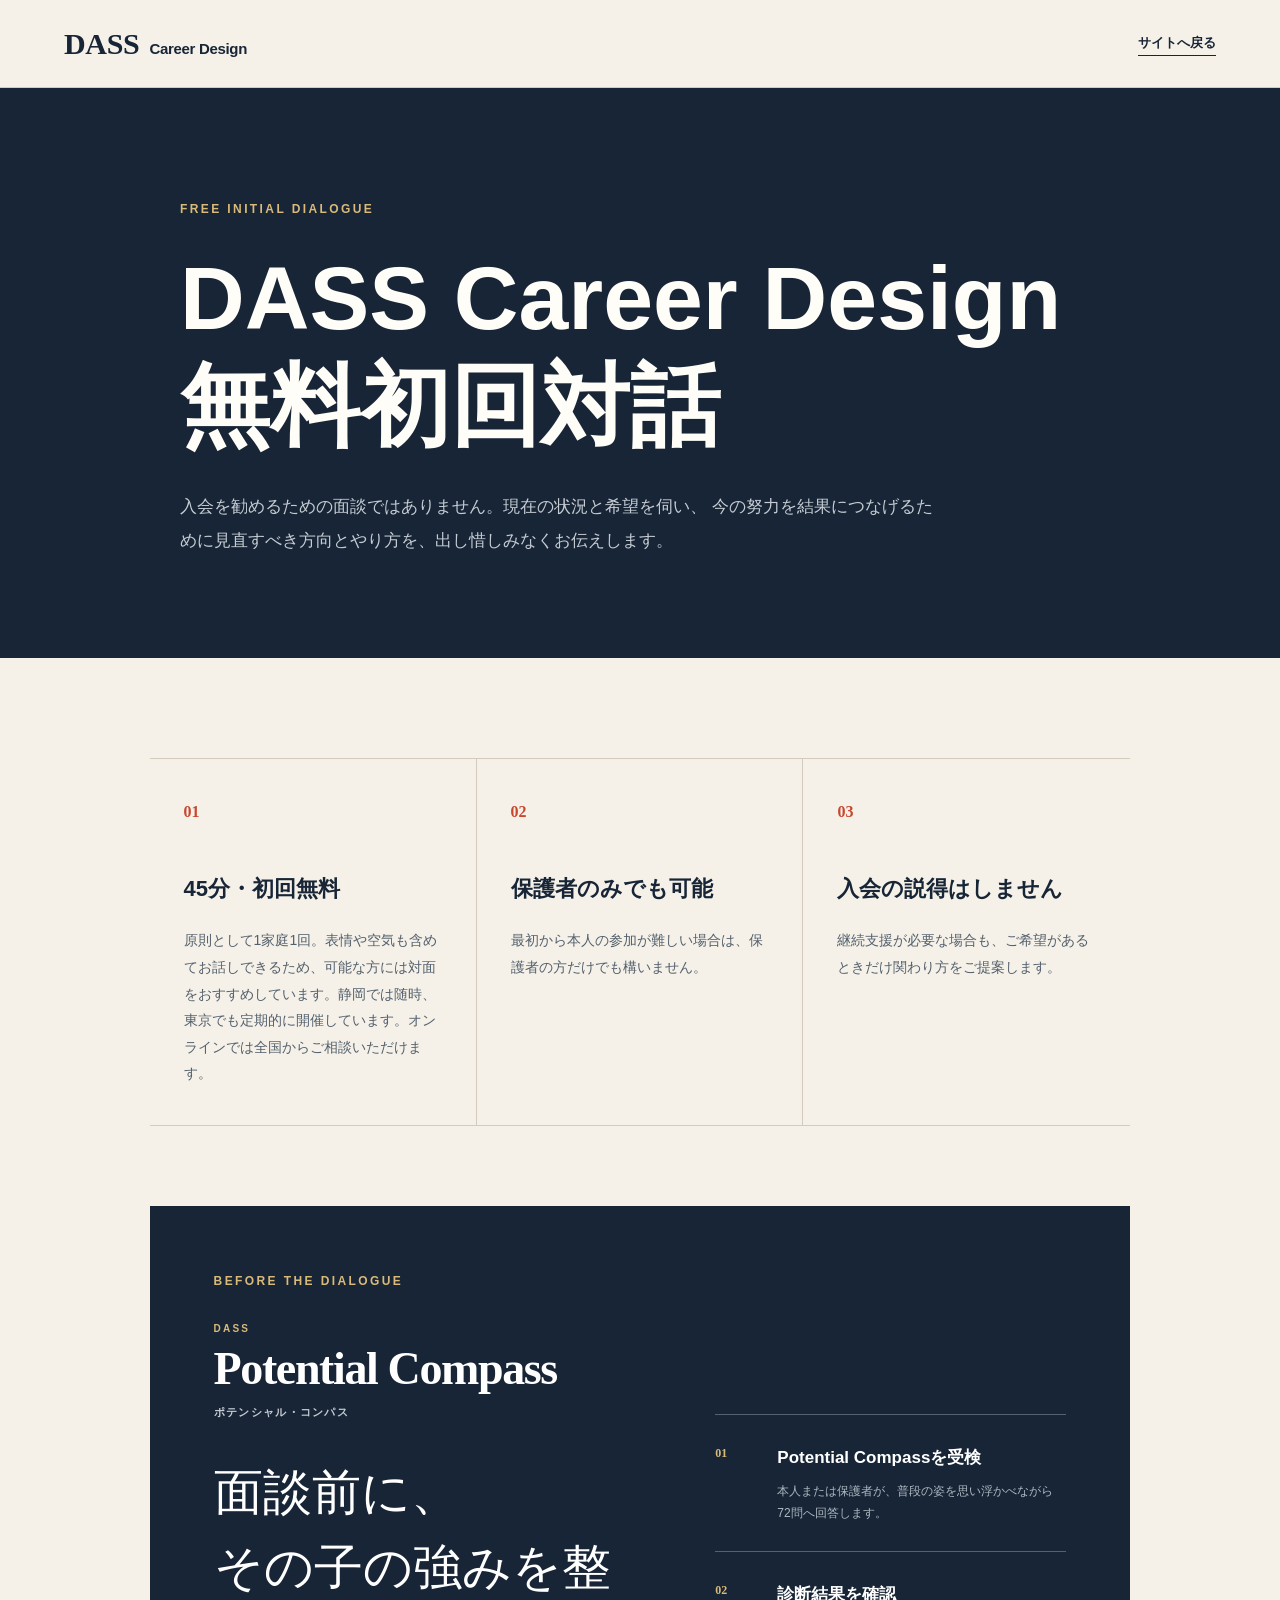
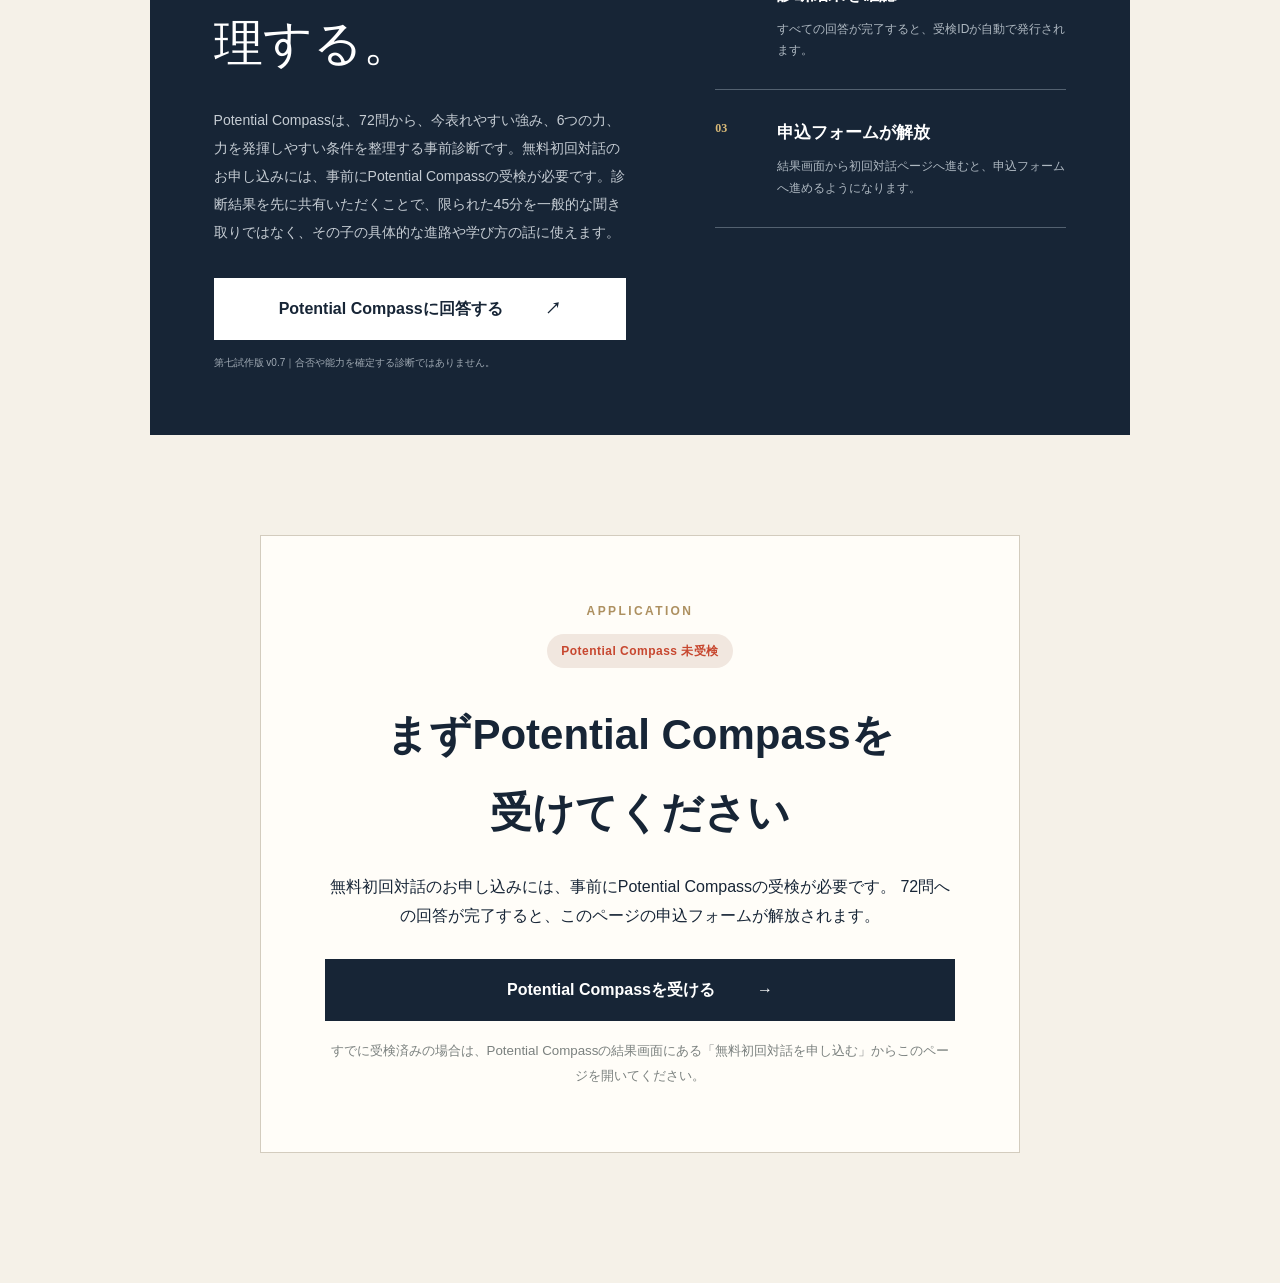
==== commit 498f1553: "Add files via upload" ====
--- a/initial-dialogue/index.html
+++ b/initial-dialogue/index.html
@@ -52,30 +52,48 @@
             <p class="section-kicker">BEFORE THE DIALOGUE</p>
             <p class="potential-brand"><small>DASS</small><strong>Potential Compass</strong><span>ポテンシャル・コンパス</span></p>
             <h2 id="potential-precheck-title">面談前に、<br />その子の強みを整理する。</h2>
-            <p>Potential Compassは、72問から、今表れやすい強み、6つの力、力を発揮しやすい条件を整理する事前診断です。診断結果を先に共有いただくことで、限られた45分を一般的な聞き取りではなく、その子の具体的な進路や学び方の話に使えます。</p>
-            <a class="button potential-button" href="https://dass-potential-compass.est3141.chatgpt.site" target="_blank" rel="noreferrer">
+            <p>Potential Compassは、72問から、今表れやすい強み、6つの力、力を発揮しやすい条件を整理する事前診断です。無料初回対話のお申し込みには、事前にPotential Compassの受検が必要です。診断結果を先に共有いただくことで、限られた45分を一般的な聞き取りではなく、その子の具体的な進路や学び方の話に使えます。</p>
+            <a class="button potential-button" href="../potential-compass/index.html">
               Potential Compassに回答する <span>↗</span>
             </a>
             <small class="potential-note">第七試作版 v0.7｜合否や能力を確定する診断ではありません。</small>
           </div>
           <ol class="potential-flow">
-            <li><span>01</span><div><strong>本人または保護者が回答</strong><p>普段の姿を思い浮かべ、72問へ直感的に回答してください。</p></div></li>
-            <li><span>02</span><div><strong>診断結果をコピー</strong><p>結果画面の「診断結果をコピー」を押してください。</p></div></li>
-            <li><span>03</span><div><strong>申込フォームへ貼り付ける</strong><p>コピーした結果を、下の申込フォームのメッセージ欄へ貼り付けてください。</p></div></li>
+            <li><span>01</span><div><strong>Potential Compassを受検</strong><p>本人または保護者が、普段の姿を思い浮かべながら72問へ回答します。</p></div></li>
+            <li><span>02</span><div><strong>診断結果を確認</strong><p>すべての回答が完了すると、受検IDが自動で発行されます。</p></div></li>
+            <li><span>03</span><div><strong>申込フォームが解放</strong><p>結果画面から初回対話ページへ進むと、申込フォームへ進めるようになります。</p></div></li>
           </ol>
         </section>
 
-        <div class="dialogue-application">
+        <div class="dialogue-application" data-potential-gate>
           <p class="section-kicker">APPLICATION</p>
-          <h2>初回対話を申し込む</h2>
-          <p>
-            下のボタンからDASS公式の相談申込フォームへお進みください。
-            メッセージ欄の冒頭に<strong>「DASS Career Designの初回対話希望」</strong>と記入し、その下へPotential Compassの診断結果を貼り付けてください。
-          </p>
-          <a class="button button-primary dialogue-submit" href="https://pro.form-mailer.jp/fms/42119f23310146">
-            申込フォームへ進む <span>→</span>
-          </a>
-          <small>相談希望日時は、候補を複数ご記入ください。すでにお申込み済みの場合は、面談時に診断結果の画面をご提示ください。</small>
+
+          <div class="potential-gate-locked" data-potential-locked>
+            <div class="potential-gate-status is-locked">Potential Compass 未受検</div>
+            <h2>まずPotential Compassを<br />受けてください</h2>
+            <p>
+              無料初回対話のお申し込みには、事前にPotential Compassの受検が必要です。
+              72問への回答が完了すると、このページの申込フォームが解放されます。
+            </p>
+            <a class="button button-primary dialogue-submit" href="../potential-compass/index.html">
+              Potential Compassを受ける <span>→</span>
+            </a>
+            <small>すでに受検済みの場合は、Potential Compassの結果画面にある「無料初回対話を申し込む」からこのページを開いてください。</small>
+          </div>
+
+          <div class="potential-gate-unlocked" data-potential-unlocked hidden>
+            <div class="potential-gate-status is-unlocked">Potential Compass 受検済み ✓</div>
+            <h2>初回対話を申し込む</h2>
+            <p class="potential-completion-meta">受検ID：<strong data-potential-id>—</strong><br><span data-potential-date></span></p>
+            <p>
+              下のボタンからDASS公式の相談申込フォームへお進みください。
+              メッセージ欄の冒頭に<strong>「DASS Career Designの初回対話希望」</strong>と記入し、その下へPotential Compassの診断結果を貼り付けてください。
+            </p>
+            <a class="button button-primary dialogue-submit" href="https://pro.form-mailer.jp/fms/42119f23310146" target="_blank" rel="noopener noreferrer">
+              申込フォームへ進む <span>→</span>
+            </a>
+            <small>相談希望日時は、候補を複数ご記入ください。Potential Compassの結果画面は別タブに残しておくと、診断結果をコピーしやすくなります。</small>
+          </div>
         </div>
       </section>
     </main>
--- a/css/style.css
+++ b/css/style.css
@@ -456,3 +456,12 @@
 }
 
 @media (prefers-reduced-motion: reduce) { *, *::before, *::after { animation-duration: .01ms !important; scroll-behavior: auto !important; } }
+
+/* Potential Compass completion gate */
+.potential-gate-status { display: inline-flex; align-items: center; justify-content: center; min-height: 34px; margin-bottom: 8px; padding: 0 14px; border-radius: 999px; font-size: 12px; font-weight: 800; letter-spacing: .04em; }
+.potential-gate-status.is-locked { background: #f1e7df; color: var(--accent); }
+.potential-gate-status.is-unlocked { background: #e5eee9; color: #315f4b; }
+.potential-completion-meta { margin: 0 auto 22px !important; padding: 14px 16px; background: #f6f3ed; color: var(--ink) !important; font-size: 13px; line-height: 1.7 !important; }
+.potential-completion-meta strong { letter-spacing: .04em; }
+.potential-completion-meta span { color: var(--muted); font-size: 11px; }
+[hidden] { display: none !important; }
